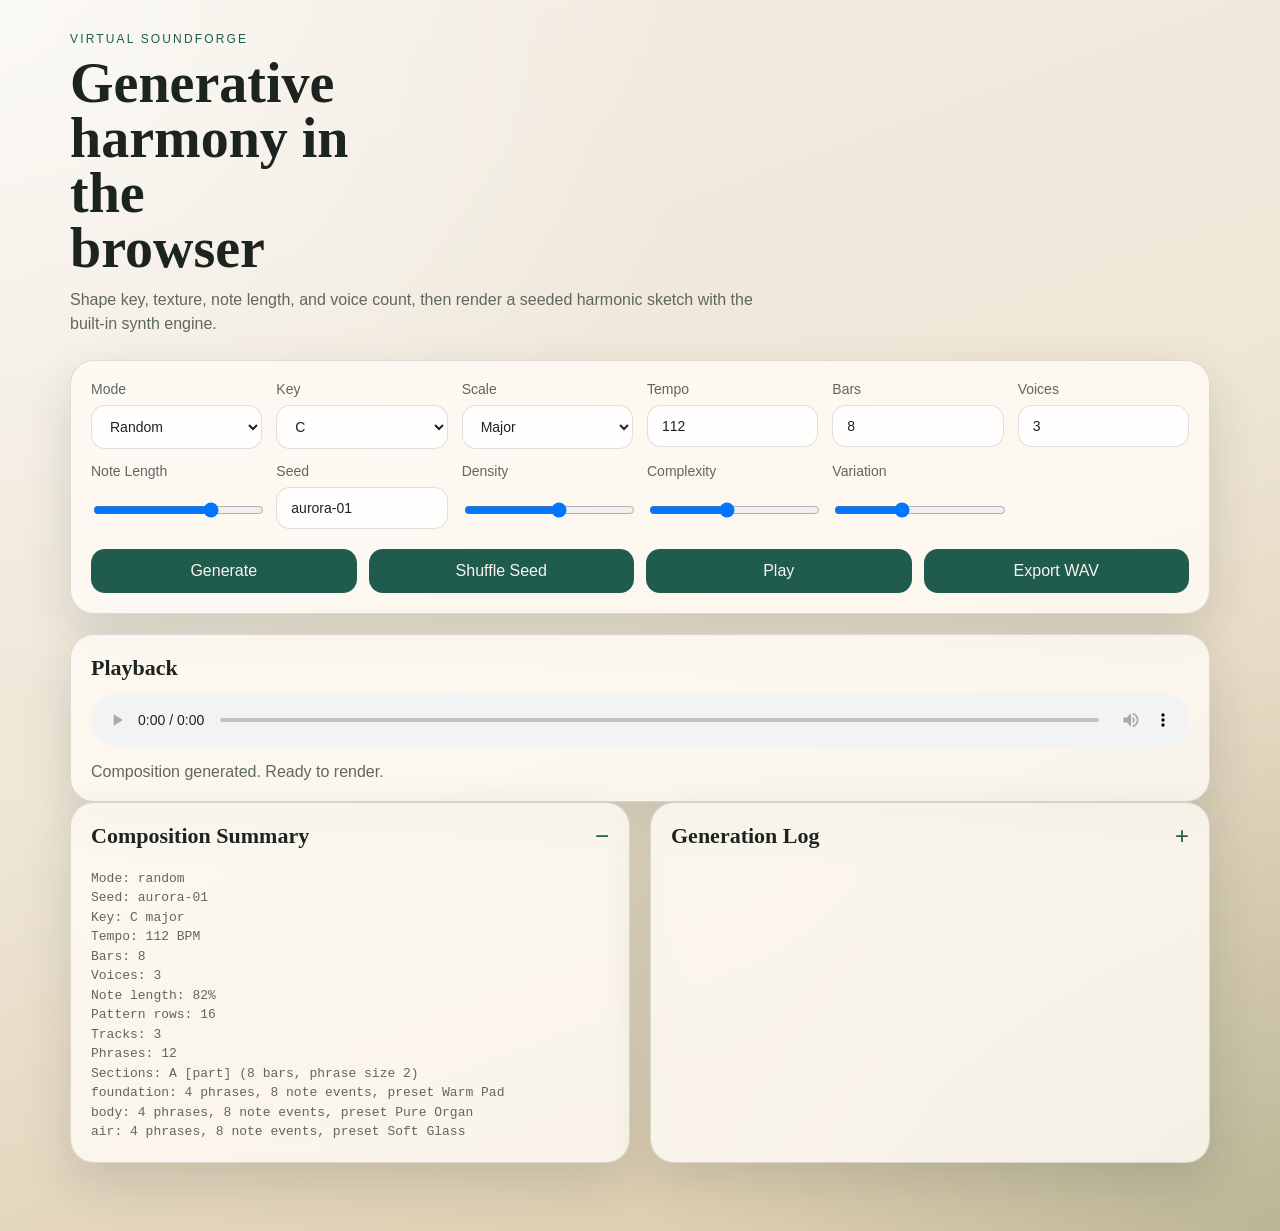
==== index.html @ 8e5c2c91 "feat: add song mode option" ====
<!DOCTYPE html>
<html lang="en">
<head>
  <meta charset="utf-8" />
  <meta name="viewport" content="width=device-width, initial-scale=1" />
  <title>Virtual Soundforge</title>
  <link rel="stylesheet" href="index.css" />
</head>
<body>
  <main class="app-shell">
    <section class="hero">
      <p class="eyebrow">Virtual Soundforge</p>
      <h1>Generative harmony in the browser</h1>
      <p class="lede">
        Shape key, texture, note length, and voice count, then render a seeded
        harmonic sketch with the built-in synth engine.
      </p>
    </section>

    <section class="controls card">
      <div class="grid">
        <label>
          <span>Mode</span>
          <select id="mode">
            <option value="random">Random</option>
            <option value="phrase">Phrase</option>
            <option value="song">Song</option>
          </select>
        </label>
        <label>
          <span>Key</span>
          <select id="key">
            <option>C</option>
            <option>C#</option>
            <option>D</option>
            <option>D#</option>
            <option>E</option>
            <option>F</option>
            <option>F#</option>
            <option>G</option>
            <option>G#</option>
            <option>A</option>
            <option>A#</option>
            <option>B</option>
          </select>
        </label>
        <label>
          <span>Scale</span>
          <select id="scale">
            <option value="major">Major</option>
            <option value="minor">Minor</option>
          </select>
        </label>
        <label>
          <span>Tempo</span>
          <input id="tempo" type="number" min="60" max="180" step="1" value="112" />
        </label>
        <label>
          <span>Bars</span>
          <input id="bars" type="number" min="4" max="16" step="1" value="8" />
        </label>
        <label>
          <span>Voices</span>
          <input id="voices" type="number" min="1" max="6" step="1" value="3" />
        </label>
        <label>
          <span>Note Length</span>
          <input id="noteLength" type="range" min="25" max="100" step="1" value="82" />
        </label>
        <label>
          <span>Seed</span>
          <input id="seed" type="text" value="aurora-01" />
        </label>
        <label>
          <span>Density</span>
          <input id="density" type="range" min="0" max="100" step="1" value="58" />
        </label>
        <label>
          <span>Complexity</span>
          <input id="complexity" type="range" min="0" max="100" step="1" value="44" />
        </label>
        <label>
          <span>Variation</span>
          <input id="variation" type="range" min="0" max="100" step="1" value="36" />
        </label>
      </div>

      <div class="actions">
        <button id="generateButton" type="button">Generate</button>
        <button id="shuffleSeedButton" type="button">Shuffle Seed</button>
        <button id="playButton" type="button">Play</button>
        <button id="exportButton" type="button">Export WAV</button>
      </div>
    </section>

    <section class="card">
      <h2>Playback</h2>
      <audio id="audio" controls></audio>
      <p id="status" class="status">Ready.</p>
    </section>

    <section class="layout">
      <details class="card collapsible" open>
        <summary>
          <h2>Composition Summary</h2>
        </summary>
        <pre id="summary"></pre>
      </details>

      <details class="card collapsible">
        <summary>
          <h2>Generation Log</h2>
        </summary>
        <pre id="debug"></pre>
      </details>
    </section>
  </main>

  <script type="module" src="./src/app/main.js"></script>
</body>
</html>
---- index.css ----
:root {
  --bg: #f2ece1;
  --bg-accent: #d9c7a4;
  --card: rgba(255, 252, 246, 0.82);
  --ink: #1c241f;
  --muted: #5f675f;
  --line: rgba(28, 36, 31, 0.14);
  --primary: #1f5c4d;
  --primary-strong: #113a31;
  --shadow: 0 20px 50px rgba(17, 32, 28, 0.14);
}

* {
  box-sizing: border-box;
}

body {
  margin: 0;
  font-family: "Avenir Next", "Segoe UI", sans-serif;
  color: var(--ink);
  background:
    radial-gradient(circle at top left, rgba(255, 255, 255, 0.7), transparent 40%),
    radial-gradient(circle at bottom right, rgba(31, 92, 77, 0.16), transparent 32%),
    linear-gradient(160deg, var(--bg) 0%, #efe6d7 48%, var(--bg-accent) 100%);
}

.app-shell {
  max-width: 1180px;
  margin: 0 auto;
  padding: 32px 20px 48px;
}

.hero {
  margin-bottom: 24px;
}

.eyebrow {
  margin: 0 0 10px;
  font-size: 12px;
  letter-spacing: 0.18em;
  text-transform: uppercase;
  color: var(--primary);
}

h1,
h2 {
  margin: 0 0 12px;
  font-family: Georgia, "Times New Roman", serif;
  font-weight: 600;
}

h1 {
  font-size: clamp(32px, 5vw, 56px);
  line-height: 0.98;
  max-width: 10ch;
}

h2 {
  font-size: 22px;
}

.lede {
  max-width: 720px;
  margin: 0;
  color: var(--muted);
  line-height: 1.5;
}

.card {
  background: var(--card);
  backdrop-filter: blur(10px);
  border: 1px solid var(--line);
  border-radius: 24px;
  box-shadow: var(--shadow);
  padding: 20px;
}

.controls {
  margin-bottom: 20px;
}

.grid {
  display: grid;
  grid-template-columns: repeat(auto-fit, minmax(160px, 1fr));
  gap: 14px;
}

label {
  display: flex;
  flex-direction: column;
  gap: 8px;
  font-size: 14px;
  color: var(--muted);
}

input,
select,
button,
audio {
  width: 100%;
}

input,
select,
button {
  border-radius: 14px;
  border: 1px solid var(--line);
  padding: 12px 14px;
  font: inherit;
  color: var(--ink);
}

input,
select {
  background: rgba(255, 255, 255, 0.84);
}

button {
  background: var(--primary);
  color: #f8f5ee;
  border-color: transparent;
  cursor: pointer;
  transition: transform 120ms ease, background 120ms ease;
}

button:hover {
  background: var(--primary-strong);
  transform: translateY(-1px);
}

.actions {
  display: grid;
  grid-template-columns: repeat(auto-fit, minmax(140px, 1fr));
  gap: 12px;
  margin-top: 16px;
}

.layout {
  display: grid;
  grid-template-columns: repeat(auto-fit, minmax(280px, 1fr));
  gap: 20px;
  margin-bottom: 20px;
}

.collapsible {
  padding: 0;
  overflow: hidden;
}

.collapsible summary {
  display: flex;
  align-items: center;
  justify-content: space-between;
  gap: 12px;
  padding: 20px;
  cursor: pointer;
  list-style: none;
}

.collapsible summary::-webkit-details-marker {
  display: none;
}

.collapsible summary::after {
  content: "+";
  flex: 0 0 auto;
  font-size: 24px;
  line-height: 1;
  color: var(--primary);
}

.collapsible[open] summary::after {
  content: "\2212";
}

.collapsible summary h2 {
  margin: 0;
}

.collapsible pre {
  padding: 0 20px 20px;
}

pre {
  margin: 0;
  white-space: pre-wrap;
  line-height: 1.5;
  font-family: "SFMono-Regular", "Menlo", monospace;
  font-size: 13px;
  color: var(--muted);
}

.status {
  margin: 12px 0 0;
  color: var(--muted);
}

@media (max-width: 640px) {
  .app-shell {
    padding: 20px 14px 32px;
  }

  .card {
    border-radius: 18px;
    padding: 16px;
  }
}
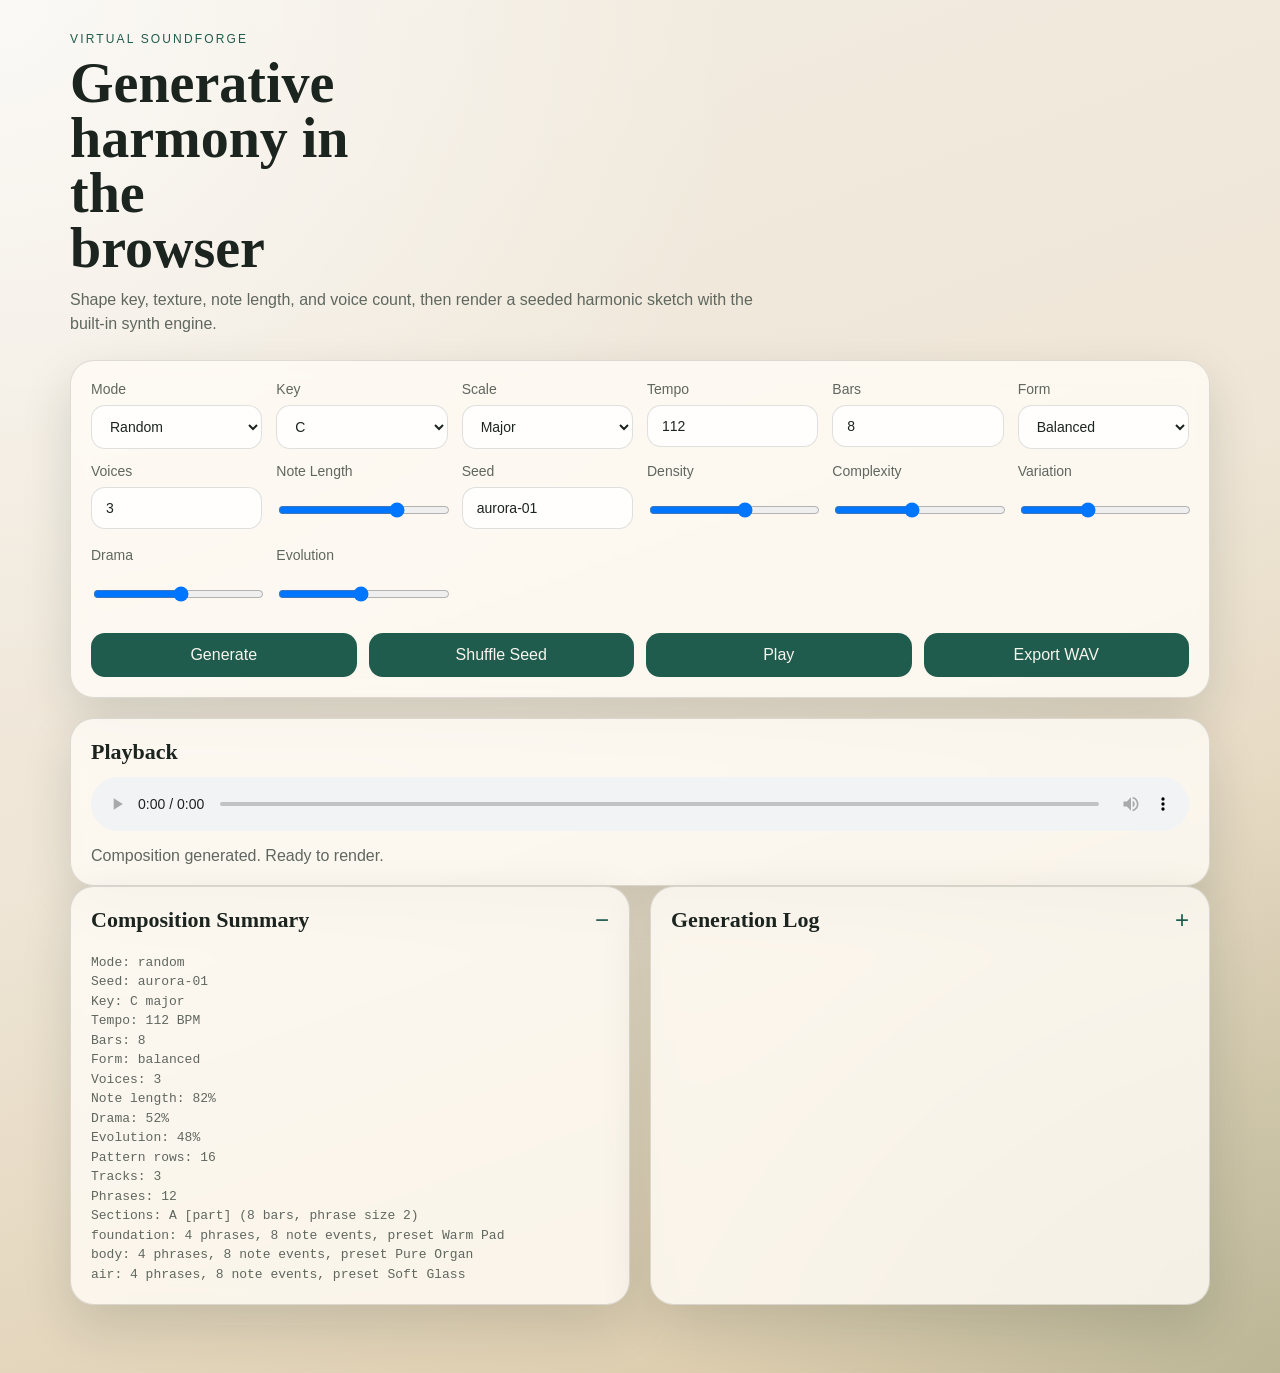
==== commit aca56aa8: "feat: add arrangement controls" ====
--- a/index.html
+++ b/index.html
@@ -60,6 +60,14 @@
           <input id="bars" type="number" min="4" max="16" step="1" value="8" />
         </label>
         <label>
+          <span>Form</span>
+          <select id="formStyle">
+            <option value="balanced">Balanced</option>
+            <option value="short">Short</option>
+            <option value="full">Full</option>
+          </select>
+        </label>
+        <label>
           <span>Voices</span>
           <input id="voices" type="number" min="1" max="6" step="1" value="3" />
         </label>
@@ -82,6 +90,14 @@
         <label>
           <span>Variation</span>
           <input id="variation" type="range" min="0" max="100" step="1" value="36" />
+        </label>
+        <label>
+          <span>Drama</span>
+          <input id="drama" type="range" min="0" max="100" step="1" value="52" />
+        </label>
+        <label>
+          <span>Evolution</span>
+          <input id="evolution" type="range" min="0" max="100" step="1" value="48" />
         </label>
       </div>
 
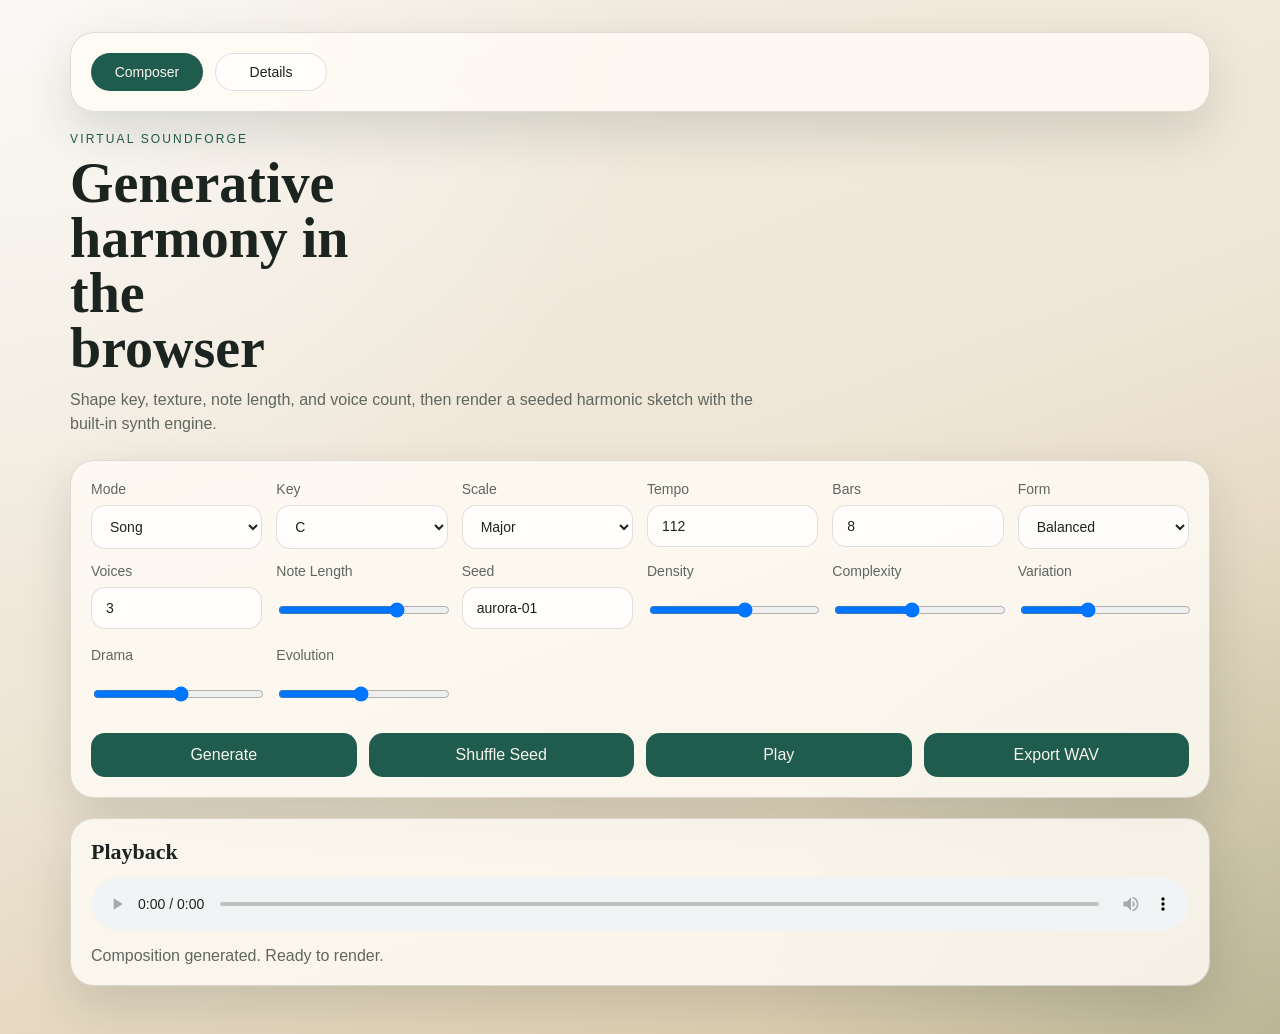
==== commit 2ace0875: "feat: add details page" ====
--- a/index.html
+++ b/index.html
@@ -8,6 +8,11 @@
 </head>
 <body>
   <main class="app-shell">
+    <nav class="top-nav card">
+      <a class="nav-link current" href="./index.html">Composer</a>
+      <a class="nav-link" href="./details.html">Details</a>
+    </nav>
+
     <section class="hero">
       <p class="eyebrow">Virtual Soundforge</p>
       <h1>Generative harmony in the browser</h1>
@@ -24,7 +29,7 @@
           <select id="mode">
             <option value="random">Random</option>
             <option value="phrase">Phrase</option>
-            <option value="song">Song</option>
+            <option value="song" selected>Song</option>
           </select>
         </label>
         <label>
@@ -114,22 +119,6 @@
       <audio id="audio" controls></audio>
       <p id="status" class="status">Ready.</p>
     </section>
-
-    <section class="layout">
-      <details class="card collapsible" open>
-        <summary>
-          <h2>Composition Summary</h2>
-        </summary>
-        <pre id="summary"></pre>
-      </details>
-
-      <details class="card collapsible">
-        <summary>
-          <h2>Generation Log</h2>
-        </summary>
-        <pre id="debug"></pre>
-      </details>
-    </section>
   </main>
 
   <script type="module" src="./src/app/main.js"></script>
--- a/index.css
+++ b/index.css
@@ -34,6 +34,34 @@
   margin-bottom: 24px;
 }
 
+.top-nav {
+  display: flex;
+  gap: 12px;
+  align-items: center;
+  margin-bottom: 20px;
+  padding: 12px;
+}
+
+.nav-link {
+  display: inline-flex;
+  align-items: center;
+  justify-content: center;
+  min-width: 112px;
+  padding: 10px 16px;
+  border-radius: 999px;
+  border: 1px solid var(--line);
+  background: rgba(255, 255, 255, 0.75);
+  color: var(--ink);
+  text-decoration: none;
+  font-size: 14px;
+}
+
+.nav-link.current {
+  background: var(--primary);
+  border-color: transparent;
+  color: #f8f5ee;
+}
+
 .eyebrow {
   margin: 0 0 10px;
   font-size: 12px;
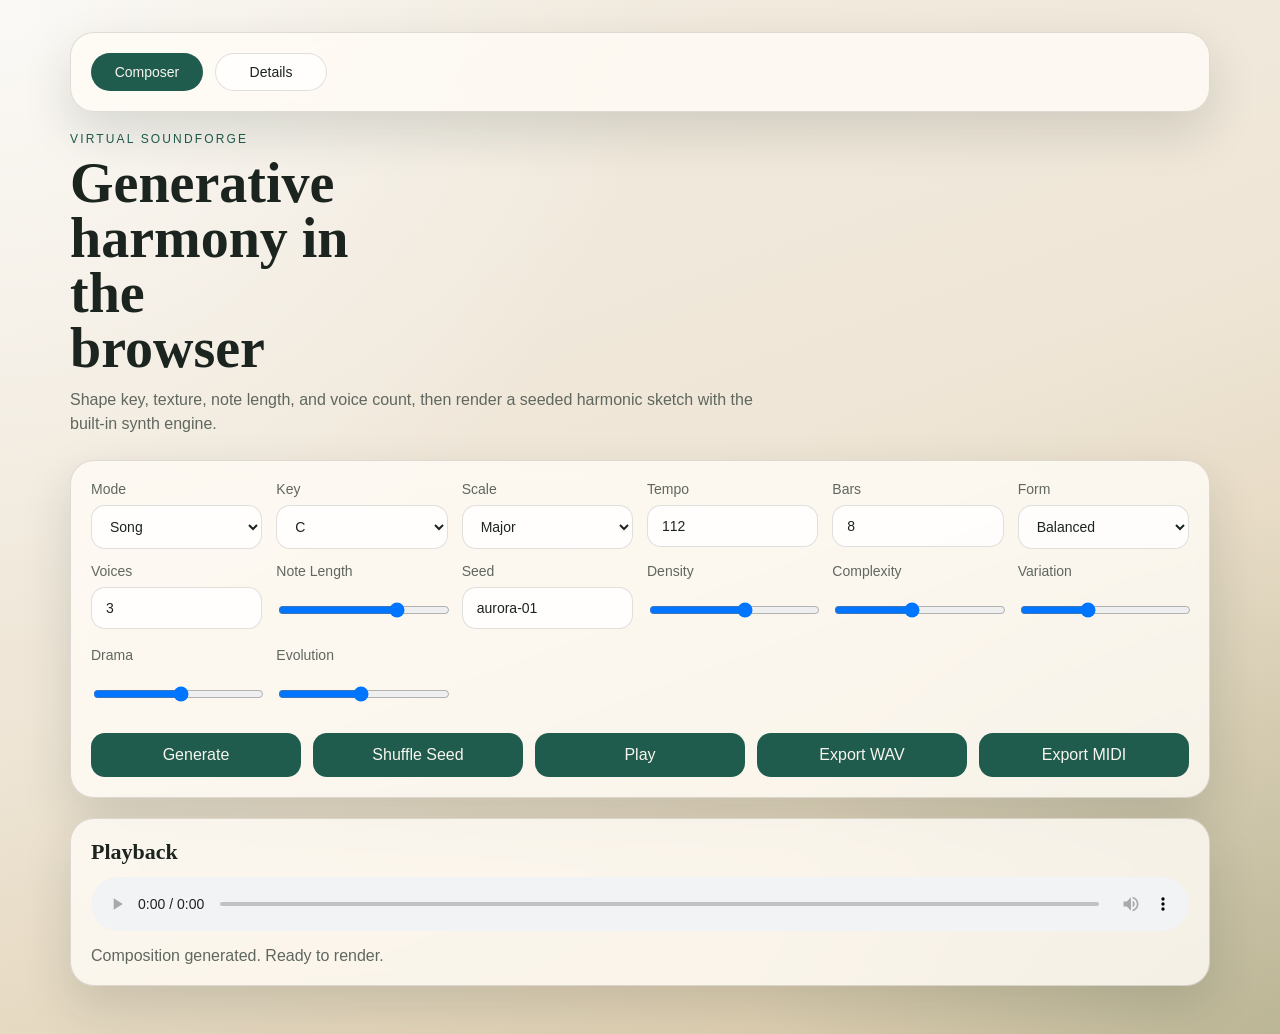
==== commit aa1f9281: "feat: add midi export option" ====
--- a/index.html
+++ b/index.html
@@ -111,6 +111,7 @@
         <button id="shuffleSeedButton" type="button">Shuffle Seed</button>
         <button id="playButton" type="button">Play</button>
         <button id="exportButton" type="button">Export WAV</button>
+        <button id="exportMidiButton" type="button">Export MIDI</button>
       </div>
     </section>
 
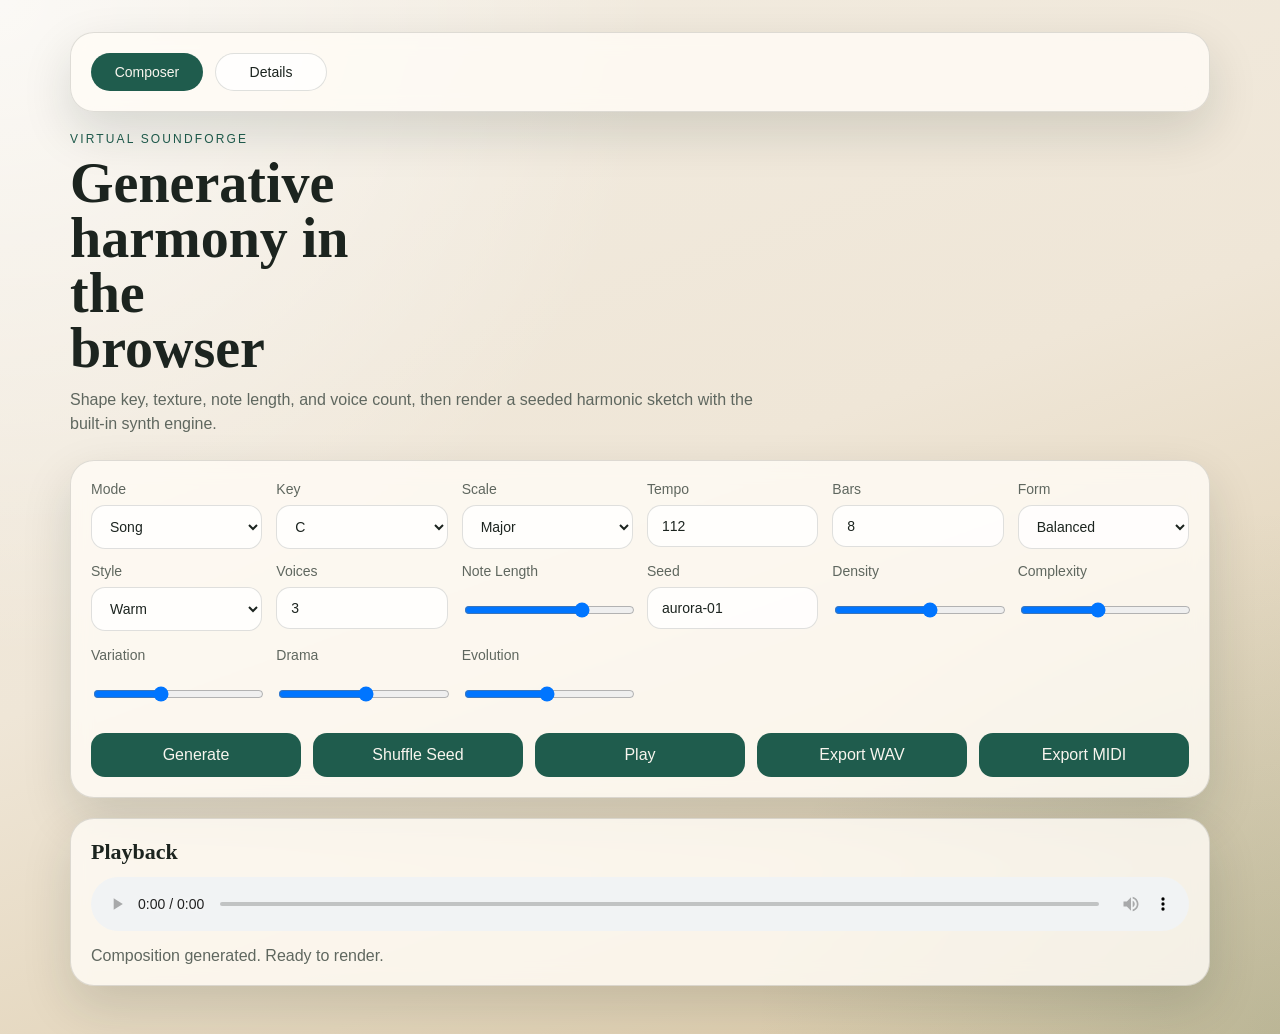
==== commit 7c0a6458: "feat: add style controls" ====
--- a/index.html
+++ b/index.html
@@ -73,6 +73,16 @@
           </select>
         </label>
         <label>
+          <span>Style</span>
+          <select id="style">
+            <option value="warm">Warm</option>
+            <option value="glassy">Glassy</option>
+            <option value="organ">Organ</option>
+            <option value="dark">Dark</option>
+            <option value="lush">Lush</option>
+          </select>
+        </label>
+        <label>
           <span>Voices</span>
           <input id="voices" type="number" min="1" max="6" step="1" value="3" />
         </label>
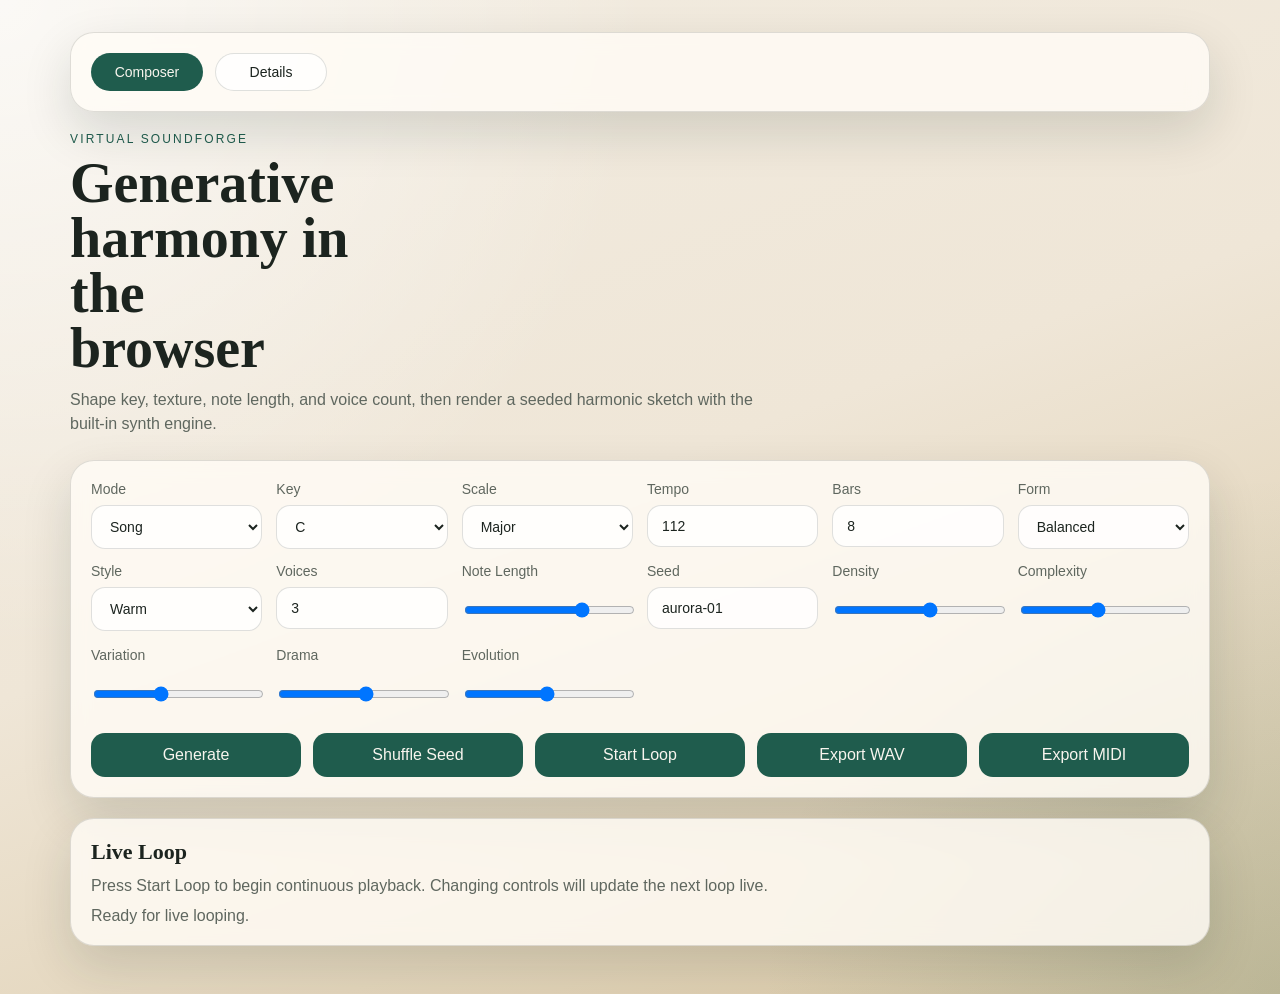
==== commit 59618d01: "Add live looping playback updates" ====
--- a/index.html
+++ b/index.html
@@ -126,8 +126,10 @@
     </section>
 
     <section class="card">
-      <h2>Playback</h2>
-      <audio id="audio" controls></audio>
+      <h2>Live Loop</h2>
+      <p id="transportHint" class="status">
+        Press Start Loop to begin continuous playback. Changing controls will update the next loop live.
+      </p>
       <p id="status" class="status">Ready.</p>
     </section>
   </main>
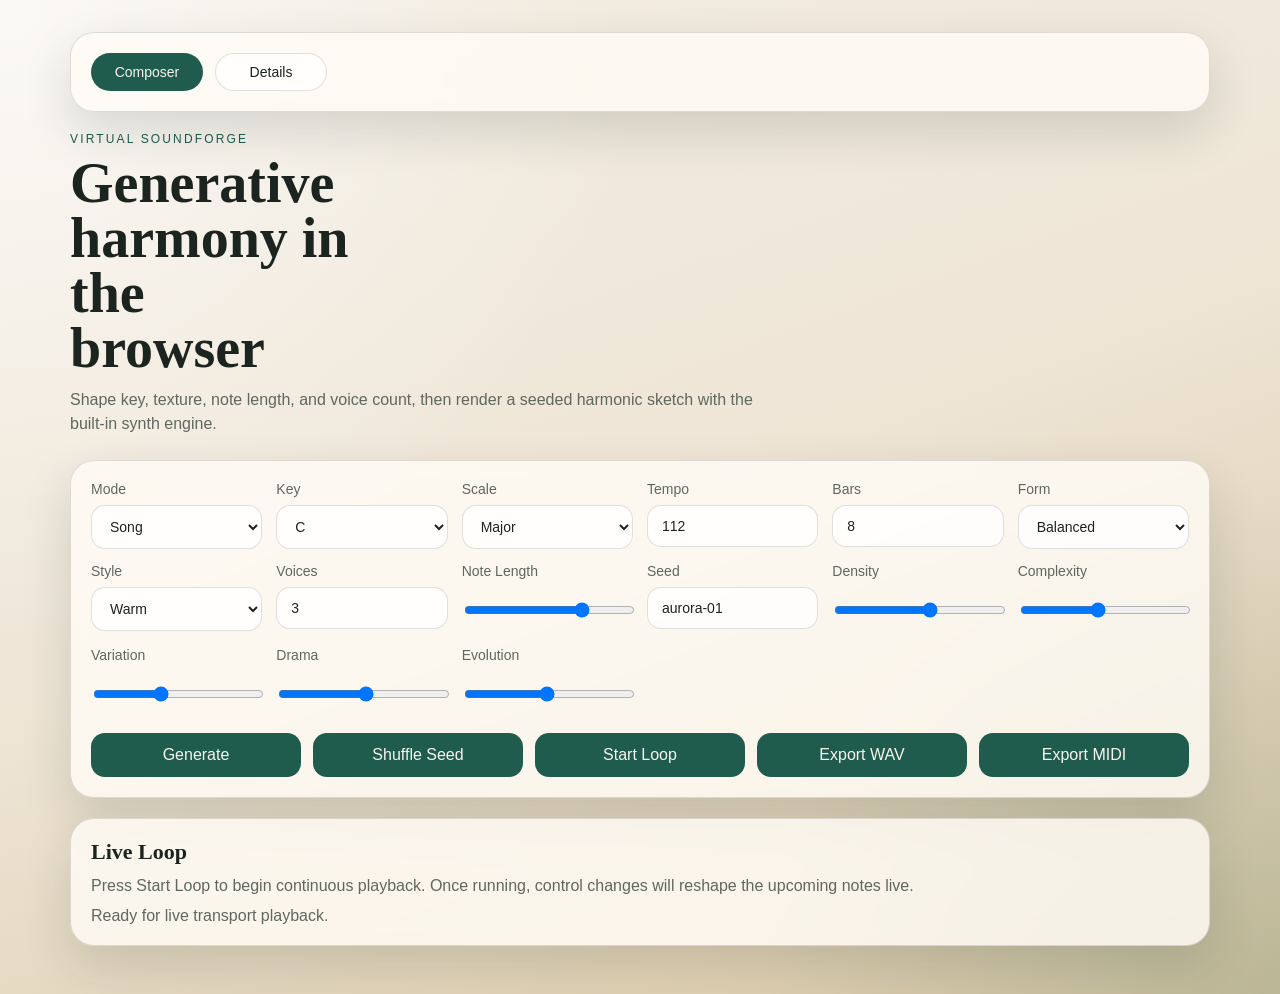
==== commit 9bf752ad: "Add live transport scheduling and dev makefile" ====
--- a/index.html
+++ b/index.html
@@ -128,7 +128,7 @@
     <section class="card">
       <h2>Live Loop</h2>
       <p id="transportHint" class="status">
-        Press Start Loop to begin continuous playback. Changing controls will update the next loop live.
+        Press Start Loop to begin continuous playback. Once running, control changes will reshape the upcoming notes live.
       </p>
       <p id="status" class="status">Ready.</p>
     </section>
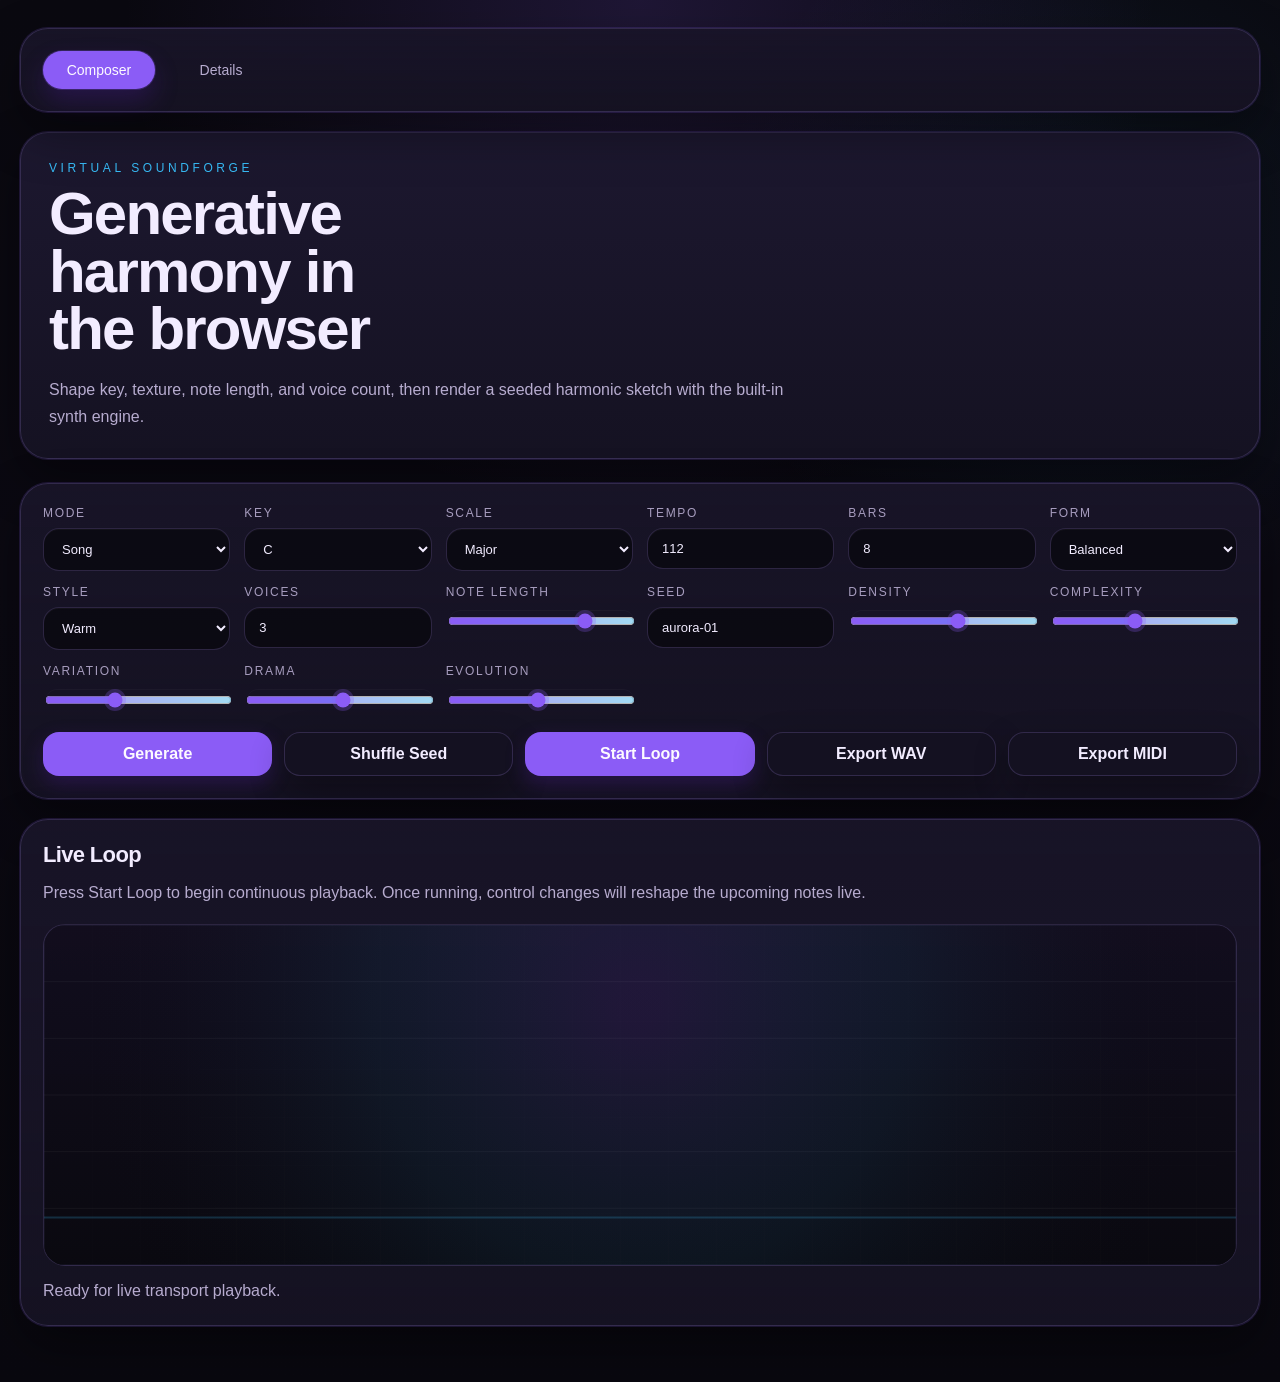
==== commit 438d9516: "feat: add visualizer" ====
--- a/index.html
+++ b/index.html
@@ -130,6 +130,9 @@
       <p id="transportHint" class="status">
         Press Start Loop to begin continuous playback. Once running, control changes will reshape the upcoming notes live.
       </p>
+      <div class="visualizer-shell">
+        <canvas id="visualizer" class="visualizer" width="1200" height="420" aria-label="Audio visualizer"></canvas>
+      </div>
       <p id="status" class="status">Ready.</p>
     </section>
   </main>
--- a/index.css
+++ b/index.css
@@ -1,45 +1,74 @@
 :root {
-  --bg: #f2ece1;
-  --bg-accent: #d9c7a4;
-  --card: rgba(255, 252, 246, 0.82);
-  --ink: #1c241f;
-  --muted: #5f675f;
-  --line: rgba(28, 36, 31, 0.14);
-  --primary: #1f5c4d;
-  --primary-strong: #113a31;
-  --shadow: 0 20px 50px rgba(17, 32, 28, 0.14);
+  --bg: #0a0910;
+  --surface: rgba(21, 18, 34, 0.92);
+  --surface-alt: rgba(29, 24, 48, 0.9);
+  --surface-soft: rgba(17, 14, 28, 0.88);
+  --text: #f2ecff;
+  --text-muted: #b7accf;
+  --line: rgba(92, 78, 131, 0.42);
+  --line-soft: rgba(255, 255, 255, 0.06);
+  --accent: #8b5cf6;
+  --accent-strong: #7c3aed;
+  --accent-alt: #38bdf8;
+  --shadow-glow: 0 0 0 1px rgba(139, 92, 246, 0.16), 0 20px 50px rgba(0, 0, 0, 0.38);
+  --shadow-soft: 0 14px 35px rgba(0, 0, 0, 0.32);
 }
 
 * {
   box-sizing: border-box;
 }
 
+html {
+  color-scheme: dark;
+}
+
 body {
   margin: 0;
-  font-family: "Avenir Next", "Segoe UI", sans-serif;
-  color: var(--ink);
-  background:
-    radial-gradient(circle at top left, rgba(255, 255, 255, 0.7), transparent 40%),
-    radial-gradient(circle at bottom right, rgba(31, 92, 77, 0.16), transparent 32%),
-    linear-gradient(160deg, var(--bg) 0%, #efe6d7 48%, var(--bg-accent) 100%);
+  min-height: 100vh;
+  font-family: Inter, "Avenir Next", "Segoe UI", sans-serif;
+  color: var(--text);
+  background:
+    radial-gradient(circle at top, rgba(139, 92, 246, 0.16), transparent 34%),
+    radial-gradient(circle at 85% 18%, rgba(56, 189, 248, 0.08), transparent 24%),
+    linear-gradient(180deg, #0a0910 0%, #0b0912 42%, #09080f 100%);
+}
+
+body::before {
+  content: "";
+  position: fixed;
+  inset: 0;
+  pointer-events: none;
+  background:
+    linear-gradient(to right, rgba(255, 255, 255, 0.02) 1px, transparent 1px),
+    linear-gradient(to bottom, rgba(255, 255, 255, 0.02) 1px, transparent 1px);
+  background-size: 32px 32px;
+  mask-image: linear-gradient(to bottom, rgba(0, 0, 0, 0.18), rgba(0, 0, 0, 0));
 }
 
 .app-shell {
-  max-width: 1180px;
+  max-width: 88rem;
   margin: 0 auto;
-  padding: 32px 20px 48px;
+  padding: 28px 20px 56px;
 }
 
 .hero {
   margin-bottom: 24px;
+  padding: 28px;
+  border: 1px solid var(--line);
+  border-radius: 28px;
+  background:
+    linear-gradient(180deg, rgba(29, 24, 48, 0.94), rgba(21, 18, 34, 0.94)),
+    var(--surface);
+  box-shadow: var(--shadow-glow);
 }
 
 .top-nav {
   display: flex;
-  gap: 12px;
+  gap: 10px;
   align-items: center;
   margin-bottom: 20px;
-  padding: 12px;
+  padding: 10px;
+  background: rgba(10, 9, 16, 0.72);
 }
 
 .nav-link {
@@ -49,58 +78,70 @@
   min-width: 112px;
   padding: 10px 16px;
   border-radius: 999px;
-  border: 1px solid var(--line);
-  background: rgba(255, 255, 255, 0.75);
-  color: var(--ink);
+  border: 1px solid transparent;
+  color: var(--text-muted);
   text-decoration: none;
   font-size: 14px;
+  transition: color 140ms ease, border-color 140ms ease, background 140ms ease;
+}
+
+.nav-link:hover {
+  color: var(--text);
+  border-color: var(--line);
+  background: rgba(255, 255, 255, 0.03);
 }
 
 .nav-link.current {
-  background: var(--primary);
+  background: var(--accent);
   border-color: transparent;
-  color: #f8f5ee;
+  color: #fdfaff;
+  box-shadow: 0 0 0 1px rgba(139, 92, 246, 0.24), 0 12px 24px rgba(76, 29, 149, 0.32);
 }
 
 .eyebrow {
   margin: 0 0 10px;
   font-size: 12px;
-  letter-spacing: 0.18em;
+  letter-spacing: 0.3em;
   text-transform: uppercase;
-  color: var(--primary);
+  color: var(--accent-alt);
 }
 
 h1,
 h2 {
-  margin: 0 0 12px;
-  font-family: Georgia, "Times New Roman", serif;
+  margin: 0;
+  font-family: Inter, "Avenir Next", "Segoe UI", sans-serif;
   font-weight: 600;
+  letter-spacing: -0.03em;
 }
 
 h1 {
-  font-size: clamp(32px, 5vw, 56px);
-  line-height: 0.98;
-  max-width: 10ch;
+  font-size: clamp(34px, 5vw, 60px);
+  line-height: 0.96;
+  max-width: 12ch;
 }
 
 h2 {
+  margin-bottom: 10px;
   font-size: 22px;
 }
 
 .lede {
-  max-width: 720px;
-  margin: 0;
-  color: var(--muted);
-  line-height: 1.5;
+  max-width: 48rem;
+  margin: 18px 0 0;
+  color: var(--text-muted);
+  line-height: 1.7;
+  font-size: 1rem;
 }
 
 .card {
-  background: var(--card);
-  backdrop-filter: blur(10px);
-  border: 1px solid var(--line);
-  border-radius: 24px;
-  box-shadow: var(--shadow);
-  padding: 20px;
+  background:
+    linear-gradient(180deg, rgba(29, 24, 48, 0.44), rgba(21, 18, 34, 0.88)),
+    var(--surface);
+  border: 1px solid var(--line);
+  border-radius: 28px;
+  box-shadow: var(--shadow-glow);
+  padding: 22px;
+  backdrop-filter: blur(14px);
 }
 
 .controls {
@@ -117,55 +158,112 @@
   display: flex;
   flex-direction: column;
   gap: 8px;
-  font-size: 14px;
-  color: var(--muted);
-}
-
-input,
-select,
-button,
-audio {
-  width: 100%;
+  font-size: 13px;
+  letter-spacing: 0.01em;
+  color: var(--text-muted);
+}
+
+label > span {
+  font-size: 12px;
+  text-transform: uppercase;
+  letter-spacing: 0.14em;
+  color: rgba(183, 172, 207, 0.9);
 }
 
 input,
 select,
 button {
-  border-radius: 14px;
+  width: 100%;
+  border-radius: 16px;
   border: 1px solid var(--line);
   padding: 12px 14px;
   font: inherit;
-  color: var(--ink);
 }
 
 input,
 select {
-  background: rgba(255, 255, 255, 0.84);
+  color: var(--text);
+  background: rgba(10, 9, 16, 0.84);
+  box-shadow: inset 0 1px 0 rgba(255, 255, 255, 0.03);
+}
+
+input::placeholder {
+  color: rgba(183, 172, 207, 0.55);
+}
+
+input:focus,
+select:focus,
+button:focus,
+summary:focus {
+  outline: none;
+  border-color: rgba(56, 189, 248, 0.58);
+  box-shadow: 0 0 0 3px rgba(56, 189, 248, 0.12);
+}
+
+input[type="range"] {
+  padding: 8px 0;
+  accent-color: var(--accent);
+}
+
+input[type="range"]::-webkit-slider-runnable-track {
+  height: 6px;
+  border-radius: 999px;
+  background: linear-gradient(90deg, rgba(139, 92, 246, 0.65), rgba(56, 189, 248, 0.42));
+}
+
+input[type="range"]::-webkit-slider-thumb {
+  appearance: none;
+  margin-top: -5px;
+  width: 16px;
+  height: 16px;
+  border-radius: 50%;
+  border: 0;
+  background: #f2ecff;
+  box-shadow: 0 0 0 3px rgba(139, 92, 246, 0.25);
 }
 
 button {
-  background: var(--primary);
-  color: #f8f5ee;
+  background: var(--accent);
+  color: #fdfaff;
   border-color: transparent;
+  font-weight: 600;
   cursor: pointer;
-  transition: transform 120ms ease, background 120ms ease;
+  box-shadow: 0 8px 20px rgba(76, 29, 149, 0.32);
+  transition: transform 140ms ease, background 140ms ease, box-shadow 140ms ease;
 }
 
 button:hover {
-  background: var(--primary-strong);
+  background: var(--accent-strong);
   transform: translateY(-1px);
+  box-shadow: 0 12px 24px rgba(76, 29, 149, 0.4);
 }
 
 .actions {
   display: grid;
   grid-template-columns: repeat(auto-fit, minmax(140px, 1fr));
   gap: 12px;
-  margin-top: 16px;
+  margin-top: 18px;
+}
+
+.actions button:nth-child(2),
+.actions button:nth-child(4),
+.actions button:nth-child(5) {
+  background: rgba(21, 18, 34, 0.92);
+  color: var(--text);
+  border: 1px solid var(--line);
+  box-shadow: var(--shadow-soft);
+}
+
+.actions button:nth-child(2):hover,
+.actions button:nth-child(4):hover,
+.actions button:nth-child(5):hover {
+  background: rgba(29, 24, 48, 0.95);
+  border-color: rgba(139, 92, 246, 0.46);
 }
 
 .layout {
   display: grid;
-  grid-template-columns: repeat(auto-fit, minmax(280px, 1fr));
+  grid-template-columns: repeat(auto-fit, minmax(320px, 1fr));
   gap: 20px;
   margin-bottom: 20px;
 }
@@ -180,7 +278,7 @@
   align-items: center;
   justify-content: space-between;
   gap: 12px;
-  padding: 20px;
+  padding: 22px;
   cursor: pointer;
   list-style: none;
 }
@@ -194,7 +292,7 @@
   flex: 0 0 auto;
   font-size: 24px;
   line-height: 1;
-  color: var(--primary);
+  color: var(--accent-alt);
 }
 
 .collapsible[open] summary::after {
@@ -206,30 +304,86 @@
 }
 
 .collapsible pre {
-  padding: 0 20px 20px;
+  padding: 0 22px 22px;
 }
 
 pre {
   margin: 0;
+  padding: 18px;
+  border-top: 1px solid var(--line-soft);
   white-space: pre-wrap;
-  line-height: 1.5;
-  font-family: "SFMono-Regular", "Menlo", monospace;
+  line-height: 1.6;
+  font-family: "SFMono-Regular", Menlo, Consolas, monospace;
   font-size: 13px;
-  color: var(--muted);
+  color: var(--text-muted);
+  background: rgba(10, 9, 16, 0.56);
 }
 
 .status {
   margin: 12px 0 0;
-  color: var(--muted);
+  color: var(--text-muted);
+  line-height: 1.6;
+}
+
+.visualizer-shell {
+  position: relative;
+  margin-top: 18px;
+  overflow: hidden;
+  border: 1px solid var(--line);
+  border-radius: 22px;
+  background:
+    linear-gradient(180deg, rgba(21, 18, 34, 0.92), rgba(10, 9, 16, 0.98)),
+    var(--surface-soft);
+  box-shadow: inset 0 1px 0 rgba(255, 255, 255, 0.03);
+}
+
+.visualizer-shell::after {
+  content: "";
+  position: absolute;
+  inset: 0;
+  pointer-events: none;
+  background:
+    linear-gradient(to right, rgba(255, 255, 255, 0.025) 1px, transparent 1px),
+    linear-gradient(to bottom, rgba(255, 255, 255, 0.02) 1px, transparent 1px);
+  background-size: 48px 48px;
+  opacity: 0.35;
+}
+
+.visualizer {
+  display: block;
+  width: 100%;
+  height: clamp(220px, 36vw, 340px);
 }
 
 @media (max-width: 640px) {
   .app-shell {
-    padding: 20px 14px 32px;
-  }
-
+    padding: 20px 14px 36px;
+  }
+
+  .hero,
   .card {
-    border-radius: 18px;
-    padding: 16px;
-  }
-}
+    border-radius: 22px;
+    padding: 18px;
+  }
+
+  h1 {
+    max-width: none;
+    font-size: clamp(30px, 10vw, 42px);
+  }
+
+  .top-nav {
+    gap: 8px;
+    padding: 8px;
+  }
+
+  .nav-link {
+    min-width: 0;
+    flex: 1 1 0;
+  }
+
+  .collapsible summary,
+  .collapsible pre {
+    padding-left: 18px;
+    padding-right: 18px;
+  }
+}
